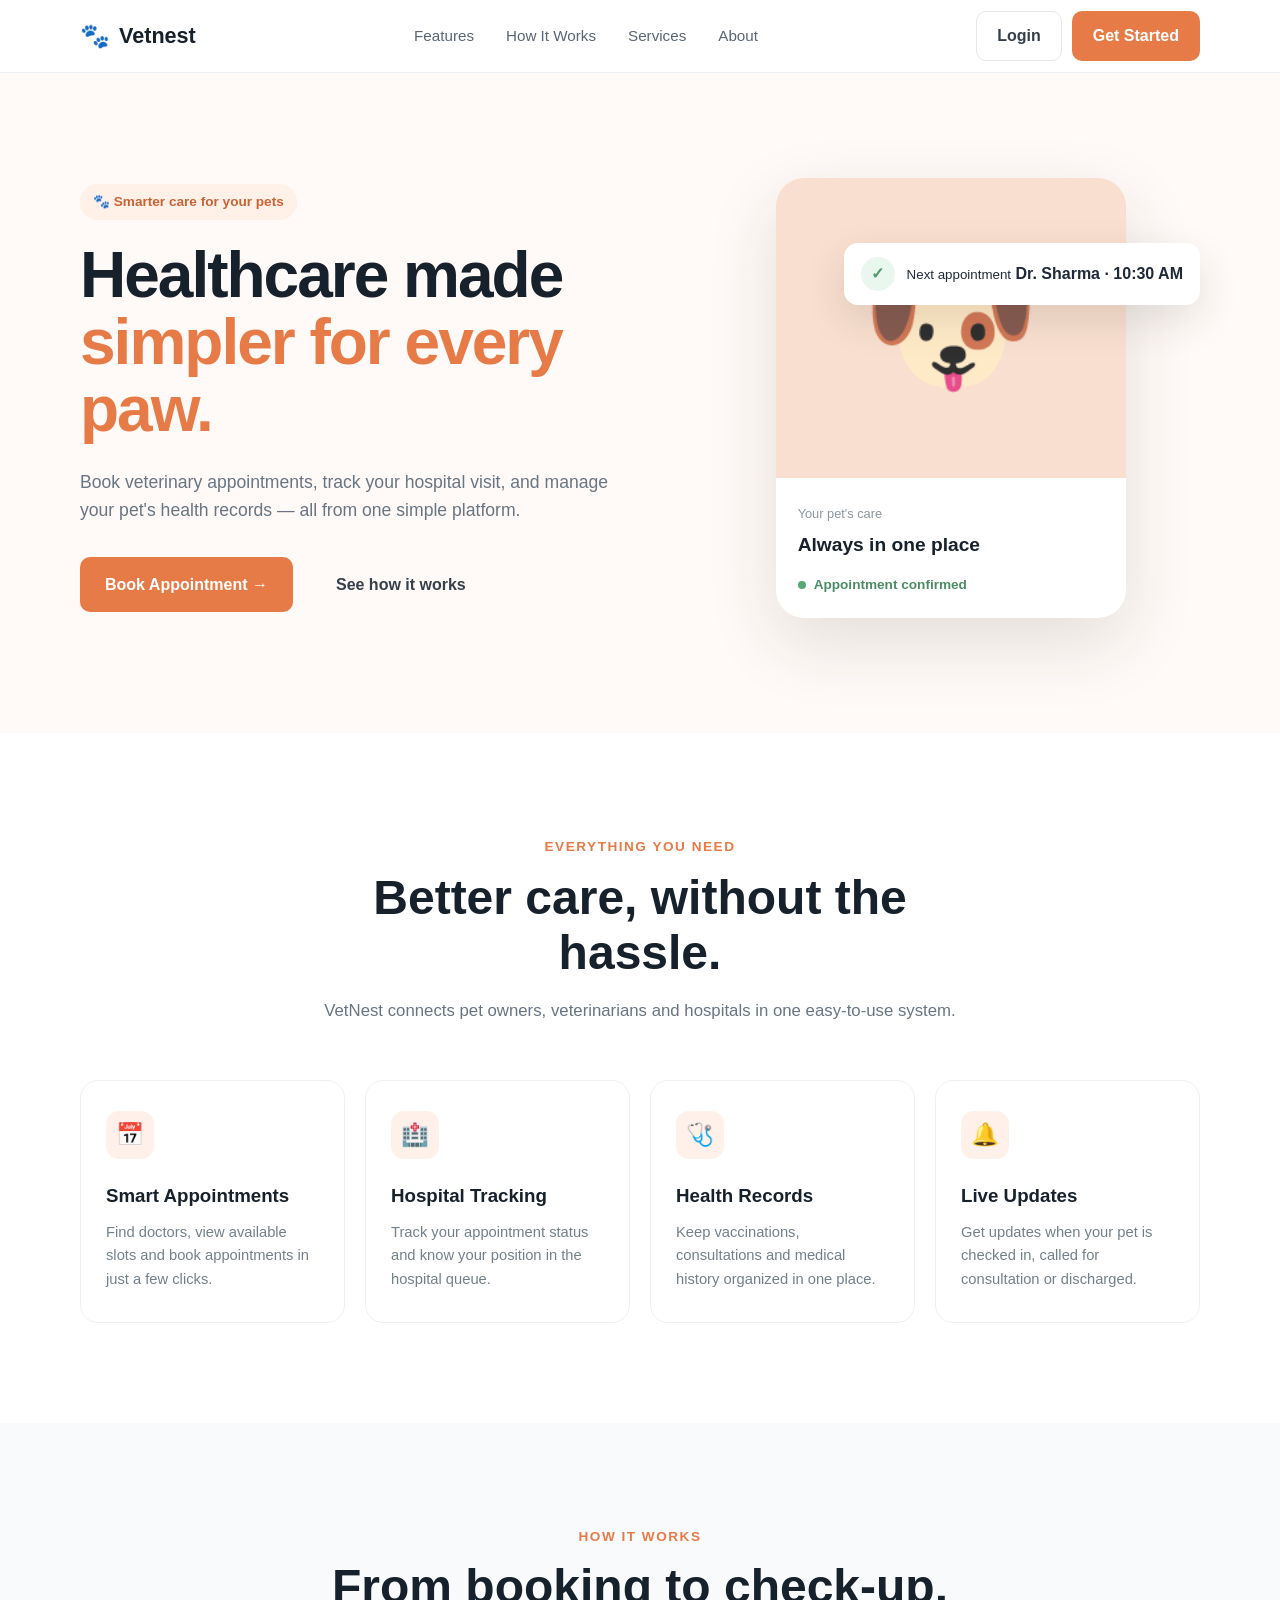
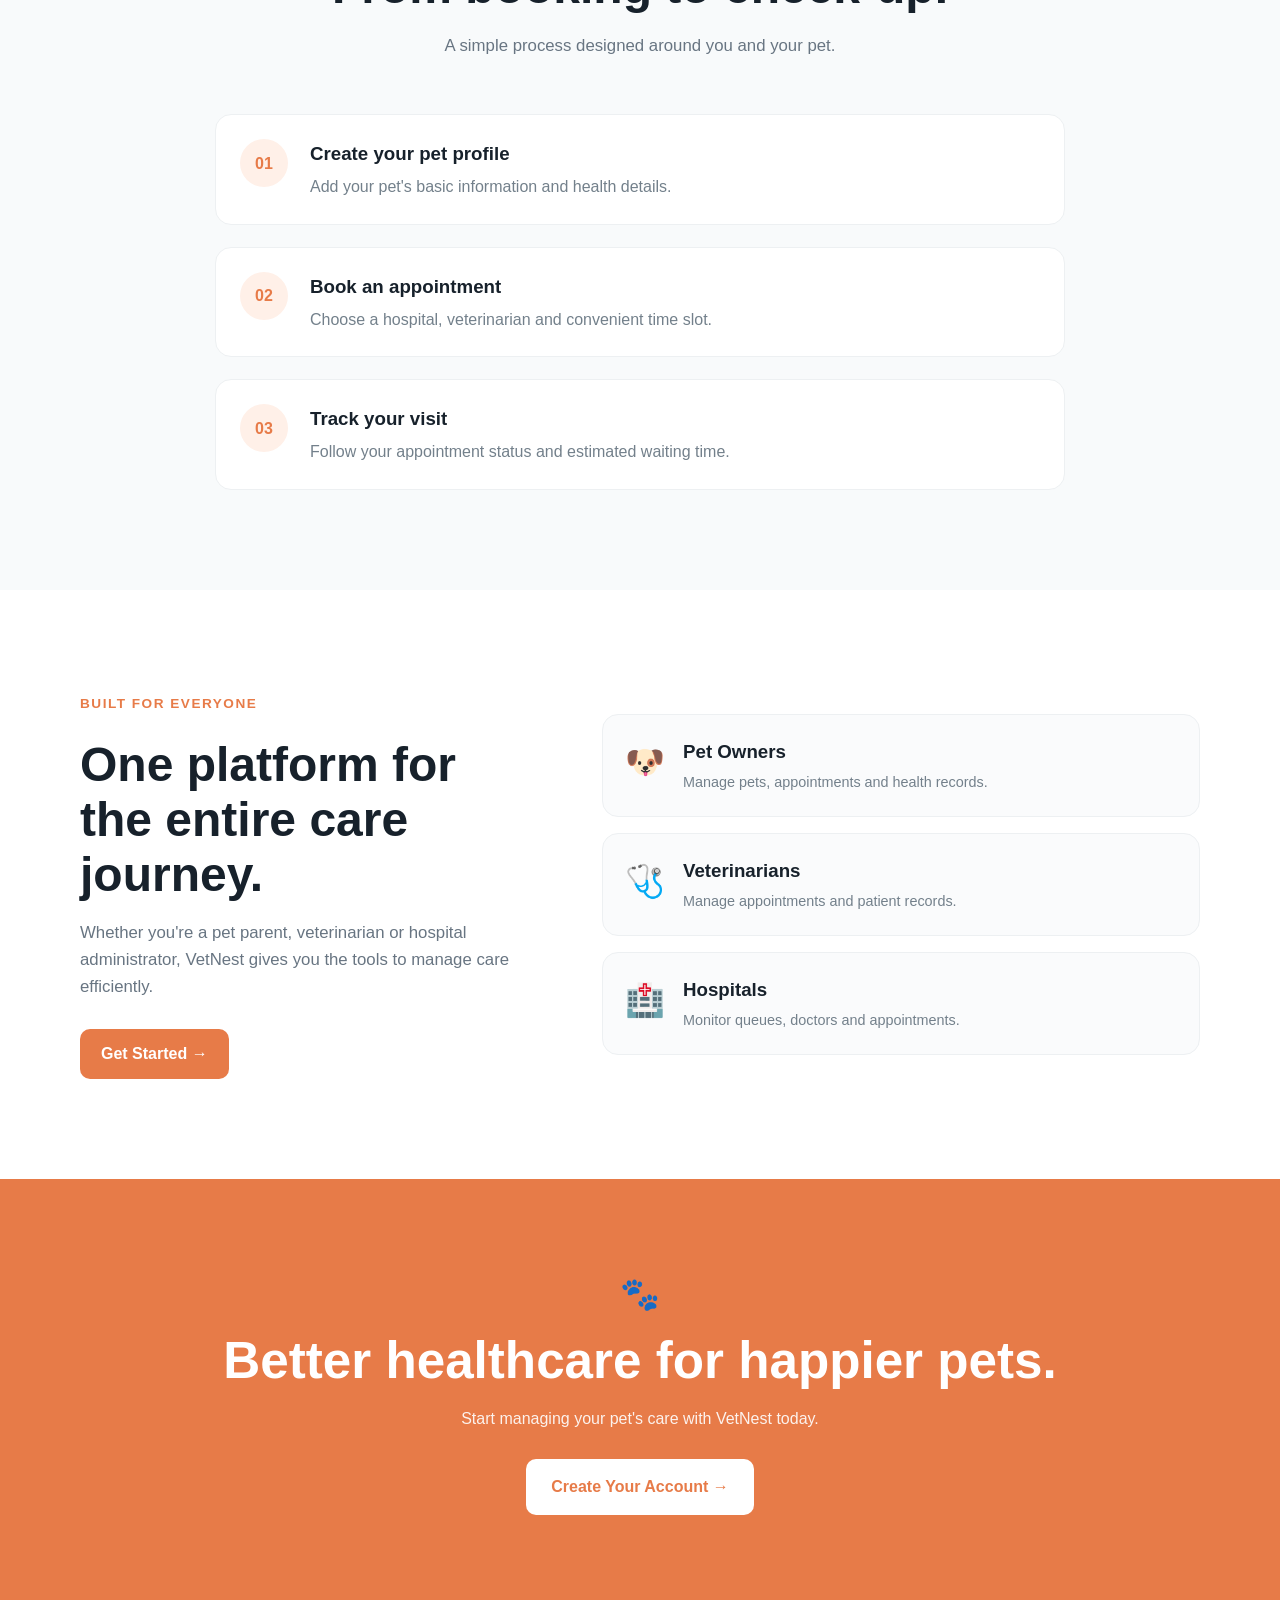
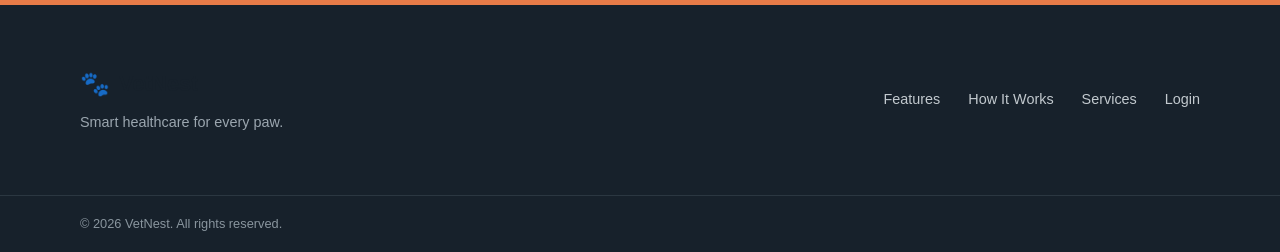
==== index.html @ 3f027aba "Add landing page with css to project" ====
<!DOCTYPE html>
<html lang="en">
<head>
    <meta charset="UTF-8">
    <meta name="viewport" content="width=device-width, initial-scale=1.0">
    <title>VetNest</title>
</head>
<body>
<!DOCTYPE html>
<html lang="en">
<head>
    <meta charset="UTF-8">
    <meta name="viewport" content="width=device-width, initial-scale=1.0">

    <title>VetNest | Smart Pet Healthcare</title>

    <link rel="stylesheet" href="css/global.css">
    <link rel="stylesheet" href="css/landing.css">
</head>

<body>

    <header class="navbar">
        <div class="container navbar-container">

            <a href="index.html" class="logo">
                <span class="logo-icon">🐾</span>
                <span class="logo-text">Vetnest</span>
            </a>

            <nav class="nav-links">
                <a href="#features" class="nav-link">Features</a>
                <a href="#how-it-works" class="nav-link">How It Works</a>
                <a href="#services" class="nav-link">Services</a>
                <a href="#about" class="nav-link">About</a>
            </nav>

            <div class="nav-actions">
                <a href="login.html" class="button button-secondary">Login</a>
                <a href="register.html" class="button button-primary">Get Started</a>
            </div>

        </div>
    </header>


    <main>

        <section class="hero" id="home">
            <div class="container hero-container">

                <div class="hero-content">

                    <span class="hero-badge">
                        🐾 Smarter care for your pets
                    </span>

                    <h1 class="hero-title">
                        Healthcare made
                        <span class="highlight">simpler for every paw.</span>
                    </h1>

                    <p class="hero-description">
                        Book veterinary appointments, track your hospital
                        visit, and manage your pet's health records — all
                        from one simple platform.
                    </p>

                    <div class="hero-actions">
                        <a href="appointment.html" class="button button-primary button-large"> Book Appointment →</a>

                        <a href="#how-it-works" class="button button-link button-large">See how it works</a>
                    </div>
                </div>
                <div class="hero-visual">
                    <div class="pet-card">
                        <div class="pet-image">🐶</div>

                        <div class="pet-card-content">
                            <span class="pet-card-label">Your pet's care</span>
                            <h3 class="pet-card-title">Always in one place</h3>

                            <div class="pet-status">
                                <span class="status-dot"></span>
                                Appointment confirmed
                            </div>
                        </div>
                    </div>

                    <div class="hero-floating-card appointment-card">
                        <span class="floating-icon">✓</span>
                        <div>
                            <small>Next appointment</small>
                            <strong>Dr. Sharma · 10:30 AM</strong>
                        </div>
                    </div>

                </div>

            </div>
        </section>


        <!-- Features -->
        <section class="features section" id="features">
            <div class="container">

                <div class="section-heading">
                    <span class="section-label">Everything you need</span>

                    <h2 class="section-title">
                        Better care, without the hassle.
                    </h2>

                    <p class="section-description">
                        VetNest connects pet owners, veterinarians and
                        hospitals in one easy-to-use system.
                    </p>
                </div>


                <div class="feature-grid">

                    <article class="feature-card">
                        <div class="feature-icon">📅</div>

                        <h3>Smart Appointments</h3>

                        <p>
                            Find doctors, view available slots and book
                            appointments in just a few clicks.
                        </p>
                    </article>


                    <article class="feature-card">
                        <div class="feature-icon">🏥</div>

                        <h3>Hospital Tracking</h3>

                        <p>
                            Track your appointment status and know your
                            position in the hospital queue.
                        </p>
                    </article>


                    <article class="feature-card">
                        <div class="feature-icon">🩺</div>

                        <h3>Health Records</h3>

                        <p>
                            Keep vaccinations, consultations and medical
                            history organized in one place.
                        </p>
                    </article>


                    <article class="feature-card">
                        <div class="feature-icon">🔔</div>

                        <h3>Live Updates</h3>

                        <p>
                            Get updates when your pet is checked in,
                            called for consultation or discharged.
                        </p>
                    </article>

                </div>

            </div>
        </section>


        <!-- How It Works -->
        <section class="how-it-works section" id="how-it-works">
            <div class="container">

                <div class="section-heading">
                    <span class="section-label">How it works</span>

                    <h2 class="section-title">
                        From booking to check-up.
                    </h2>

                    <p class="section-description">
                        A simple process designed around you and your pet.
                    </p>
                </div>


                <div class="steps">

                    <div class="step">
                        <span class="step-number">01</span>

                        <div>
                            <h3>Create your pet profile</h3>
                            <p>
                                Add your pet's basic information and health
                                details.
                            </p>
                        </div>
                    </div>


                    <div class="step">
                        <span class="step-number">02</span>

                        <div>
                            <h3>Book an appointment</h3>
                            <p>
                                Choose a hospital, veterinarian and
                                convenient time slot.
                            </p>
                        </div>
                    </div>


                    <div class="step">
                        <span class="step-number">03</span>

                        <div>
                            <h3>Track your visit</h3>
                            <p>
                                Follow your appointment status and estimated
                                waiting time.
                            </p>
                        </div>
                    </div>

                </div>

            </div>
        </section>


        <!-- Services -->
        <section class="services section" id="services">
            <div class="container">

                <div class="services-content">

                    <div>
                        <span class="section-label">Built for everyone</span>

                        <h2 class="section-title">
                            One platform for the entire care journey.
                        </h2>

                        <p class="section-description">
                            Whether you're a pet parent, veterinarian or
                            hospital administrator, VetNest gives you the
                            tools to manage care efficiently.
                        </p>

                        <a
                            href="register.html"
                            class="button button-primary"
                        >
                            Get Started →
                        </a>
                    </div>


                    <div class="service-list">

                        <div class="service-item">
                            <span class="service-icon">🐶</span>
                            <div>
                                <h3>Pet Owners</h3>
                                <p>
                                    Manage pets, appointments and health
                                    records.
                                </p>
                            </div>
                        </div>


                        <div class="service-item">
                            <span class="service-icon">🩺</span>
                            <div>
                                <h3>Veterinarians</h3>
                                <p>
                                    Manage appointments and patient records.
                                </p>
                            </div>
                        </div>


                        <div class="service-item">
                            <span class="service-icon">🏥</span>
                            <div>
                                <h3>Hospitals</h3>
                                <p>
                                    Monitor queues, doctors and appointments.
                                </p>
                            </div>
                        </div>

                    </div>

                </div>

            </div>
        </section>


        <!-- CTA -->
        <section class="cta" id="about">
            <div class="container cta-container">

                <span class="cta-icon">🐾</span>

                <h2>Better healthcare for happier pets.</h2>

                <p>
                    Start managing your pet's care with VetNest today.
                </p>

                <a
                    href="register.html"
                    class="button button-light button-large"
                >
                    Create Your Account →
                </a>

            </div>
        </section>

    </main>


    <!-- Footer -->
    <footer class="footer">
        <div class="container footer-container">

            <div class="footer-brand">
                <a href="index.html" class="logo">
                    <span class="logo-icon">🐾</span>
                    <span class="logo-text">VetNest</span>
                </a>

                <p>
                    Smart healthcare for every paw.
                </p>
            </div>


            <div class="footer-links">
                <a href="#features">Features</a>
                <a href="#how-it-works">How It Works</a>
                <a href="#services">Services</a>
                <a href="login.html">Login</a>
            </div>

        </div>


        <div class="footer-bottom">
            <div class="container">
                <p>© 2026 VetNest. All rights reserved.</p>
            </div>
        </div>
    </footer>


    <script src="js/app.js"></script>

</body>
</html>
---- css/global.css ----
* {
    margin: 0;
    padding: 0;
    box-sizing: border-box;
}

html {
    scroll-behavior: smooth;
}

body {
    font-family: Inter, Arial, sans-serif;
    color: #1f2937;
    background: #ffffff;
    line-height: 1.6;
}

a {
    color: inherit;
    text-decoration: none;
}

button,
a {
    transition: 0.2s ease;
}

.container {
    width: min(1120px, 90%);
    margin: 0 auto;
}

.section {
    padding: 100px 0;
}

.section-heading {
    max-width: 650px;
    margin: 0 auto 55px;
    text-align: center;
}

.section-label {
    display: inline-block;
    margin-bottom: 12px;
    color: #e77b48;
    font-size: 0.85rem;
    font-weight: 700;
    text-transform: uppercase;
    letter-spacing: 1.5px;
}

.section-title {
    font-size: clamp(2rem, 4vw, 3rem);
    line-height: 1.15;
    margin-bottom: 18px;
    color: #17212b;
}

.section-description {
    color: #687582;
    font-size: 1.05rem;
}



.button {
    display: inline-flex;
    align-items: center;
    justify-content: center;
    gap: 8px;
    padding: 11px 20px;
    border: 1px solid transparent;
    border-radius: 10px;
    font-weight: 600;
    cursor: pointer;
}

.button-primary {
    background: #e77b48;
    color: white;
}

.button-primary:hover {
    background: #d96938;
    transform: translateY(-2px);
}

.button-secondary {
    background: #ffffff;
    border-color: #e4e8ec;
    color: #34404b;
}

.button-secondary:hover {
    border-color: #e77b48;
    color: #e77b48;
}

.button-large {
    padding: 14px 24px;
    font-size: 1rem;
}

.button-link {
    color: #34404b;
}

.button-link:hover {
    color: #e77b48;
}

.button-light {
    background: #ffffff;
    color: #e77b48;
}

.button-light:hover {
    background: #fff4ee;
}

@media (max-width: 700px) {
    .section {
        padding: 70px 0;
    }
}
---- css/landing.css ----
.navbar {
    position: sticky;
    top: 0;
    z-index: 100;
    background: rgba(255, 255, 255, 0.95);
    border-bottom: 1px solid #edf0f2;
}

.navbar-container {
    min-height: 72px;
    display: flex;
    align-items: center;
    justify-content: space-between;
    gap: 30px;
}

.logo {
    display: inline-flex;
    align-items: center;
    gap: 9px;
    font-size: 1.35rem;
    font-weight: 800;
}

.logo-icon {
    font-size: 1.5rem;
}

.logo-text {
    color: #17212b;
}

.nav-links {
    display: flex;
    align-items: center;
    gap: 32px;
}

.nav-link {
    color: #596673;
    font-size: 0.95rem;
    font-weight: 500;
}

.nav-link:hover {
    color: #e77b48;
}

.nav-actions {
    display: flex;
    align-items: center;
    gap: 10px;
}


.hero {
    background: #fffaf7;
    padding: 100px 0 110px;
    overflow: hidden;
}

.hero-container {
    display: grid;
    grid-template-columns: 1.05fr 0.95fr;
    align-items: center;
    gap: 70px;
}

.hero-content {
    max-width: 600px;
}

.hero-badge {
    display: inline-flex;
    align-items: center;
    gap: 8px;
    padding: 7px 13px;
    margin-bottom: 22px;
    border-radius: 50px;
    background: #fff0e8;
    color: #c96335;
    font-size: 0.85rem;
    font-weight: 600;
}

.hero-title {
    max-width: 620px;
    color: #17212b;
    font-size: clamp(2.8rem, 5vw, 4.6rem);
    line-height: 1.05;
    letter-spacing: -2px;
}

.highlight {
    display: block;
    color: #e77b48;
}

.hero-description {
    max-width: 550px;
    margin: 25px 0 32px;
    color: #687582;
    font-size: 1.1rem;
}

.hero-actions {
    display: flex;
    align-items: center;
    gap: 18px;
}

.hero-visual {
    position: relative;
    min-height: 450px;
    display: flex;
    align-items: center;
    justify-content: center;
}

.pet-card {
    width: 350px;
    overflow: hidden;
    border-radius: 28px;
    background: white;
    box-shadow: 0 25px 70px rgba(50, 40, 30, 0.13);
}

.pet-image {
    height: 300px;
    display: grid;
    place-items: center;
    background: #f8dfcf;
    font-size: 9rem;
}

.pet-card-content {
    padding: 22px;
}

.pet-card-label {
    color: #8b969f;
    font-size: 0.8rem;
}

.pet-card-title {
    margin: 4px 0 14px;
    color: #17212b;
    font-size: 1.2rem;
}

.pet-status {
    display: flex;
    align-items: center;
    gap: 8px;
    color: #4c8b65;
    font-size: 0.85rem;
    font-weight: 600;
}

.status-dot {
    width: 8px;
    height: 8px;
    border-radius: 50%;
    background: #55a873;
}

.hero-floating-card {
    position: absolute;
    display: flex;
    align-items: center;
    gap: 12px;
    padding: 14px 17px;
    border-radius: 14px;
    background: white;
    box-shadow: 0 15px 40px rgba(50, 40, 30, 0.12);
}

.appointment-card {
    right: 0;
    top: 70px;
}

.floating-icon {
    width: 34px;
    height: 34px;
    display: grid;
    place-items: center;
    border-radius: 50%;
    background: #eaf7ef;
    color: #4c9a68;
    font-weight: 700;
}

.floating-card small {
    display: block;
    color: #8b969f;
    font-size: 0.72rem;
}

.floating-card strong {
    display: block;
    margin-top: 2px;
    color: #27323b;
    font-size: 0.82rem;
}


.features {
    background: #ffffff;
}

.feature-grid {
    display: grid;
    grid-template-columns: repeat(4, 1fr);
    gap: 20px;
}

.feature-card {
    padding: 30px 25px;
    border: 1px solid #edf0f2;
    border-radius: 18px;
    background: white;
    transition: 0.25s ease;
}

.feature-card:hover {
    transform: translateY(-6px);
    box-shadow: 0 15px 35px rgba(40, 40, 40, 0.08);
}

.feature-icon {
    width: 48px;
    height: 48px;
    display: grid;
    place-items: center;
    margin-bottom: 22px;
    border-radius: 13px;
    background: #fff1e9;
    font-size: 1.4rem;
}

.feature-card h3 {
    margin-bottom: 10px;
    color: #17212b;
}

.feature-card p {
    color: #73808b;
    font-size: 0.92rem;
}



.how-it-works {
    background: #f8fafb;
}

.steps {
    max-width: 850px;
    margin: auto;
    display: grid;
    gap: 22px;
}

.step {
    display: flex;
    align-items: flex-start;
    gap: 22px;
    padding: 24px;
    border-radius: 16px;
    background: white;
    border: 1px solid #edf0f2;
}

.step-number {
    min-width: 48px;
    height: 48px;
    display: grid;
    place-items: center;
    border-radius: 50%;
    background: #fff0e8;
    color: #e77b48;
    font-weight: 800;
}

.step h3 {
    margin-bottom: 5px;
    color: #17212b;
}

.step p {
    color: #73808b;
}


.services {
    background: white;
}

.services-content {
    display: grid;
    grid-template-columns: 0.85fr 1.15fr;
    gap: 80px;
    align-items: center;
}

.services-content .section-title {
    margin-top: 10px;
}

.services-content .section-description {
    margin-bottom: 28px;
}

.service-list {
    display: grid;
    gap: 16px;
}

.service-item {
    display: flex;
    gap: 18px;
    padding: 22px;
    border-radius: 16px;
    background: #fafbfc;
    border: 1px solid #edf0f2;
}

.service-icon {
    font-size: 2rem;
}

.service-item h3 {
    margin-bottom: 4px;
    color: #17212b;
}

.service-item p {
    color: #73808b;
    font-size: 0.9rem;
}


.cta {
    padding: 90px 0;
    background: #e77b48;
    color: white;
}

.cta-container {
    text-align: center;
}

.cta-icon {
    display: block;
    margin-bottom: 12px;
    font-size: 2rem;
}

.cta h2 {
    font-size: clamp(2rem, 4vw, 3.2rem);
    line-height: 1.15;
}

.cta p {
    margin: 15px 0 28px;
    opacity: 0.9;
}



.footer {
    background: #17212b;
    color: white;
}

.footer-container {
    min-height: 190px;
    display: flex;
    justify-content: space-between;
    align-items: center;
    gap: 40px;
}

.footer-brand p {
    margin-top: 8px;
    color: #9ba6af;
    font-size: 0.9rem;
}

.footer-links {
    display: flex;
    gap: 28px;
    color: #c2c9ce;
    font-size: 0.9rem;
}

.footer-links a:hover {
    color: white;
}

.footer-bottom {
    padding: 18px 0;
    border-top: 1px solid #2b3741;
}

.footer-bottom p {
    color: #89959e;
    font-size: 0.8rem;
}


@media (max-width: 900px) {

    .nav-links {
        display: none;
    }

    .hero-container {
        grid-template-columns: 1fr;
        text-align: center;
    }

    .hero-content {
        margin: auto;
    }

    .hero-description {
        margin-left: auto;
        margin-right: auto;
    }

    .hero-actions {
        justify-content: center;
    }

    .hero-visual {
        min-height: 400px;
    }

    .feature-grid {
        grid-template-columns: repeat(2, 1fr);
    }

    .services-content {
        grid-template-columns: 1fr;
        gap: 45px;
    }

    .services-content > div:first-child {
        text-align: center;
    }
}

@media (max-width: 600px) {

    .nav-actions .button-secondary {
        display: none;
    }

    .hero {
        padding: 70px 0;
    }

    .hero-title {
        letter-spacing: -1px;
    }

    .hero-actions {
        flex-direction: column;
    }

    .hero-actions .button {
        width: 100%;
    }

    .hero-visual {
        min-height: 350px;
    }

    .pet-card {
        width: 280px;
    }

    .pet-image {
        height: 230px;
        font-size: 7rem;
    }

    .appointment-card {
        right: -5px;
        top: 30px;
        transform: scale(0.85);
    }

    .feature-grid {
        grid-template-columns: 1fr;
    }

    .footer-container {
        flex-direction: column;
        align-items: flex-start;
        padding: 45px 0;
    }

    .footer-links {
        flex-wrap: wrap;
    }
}
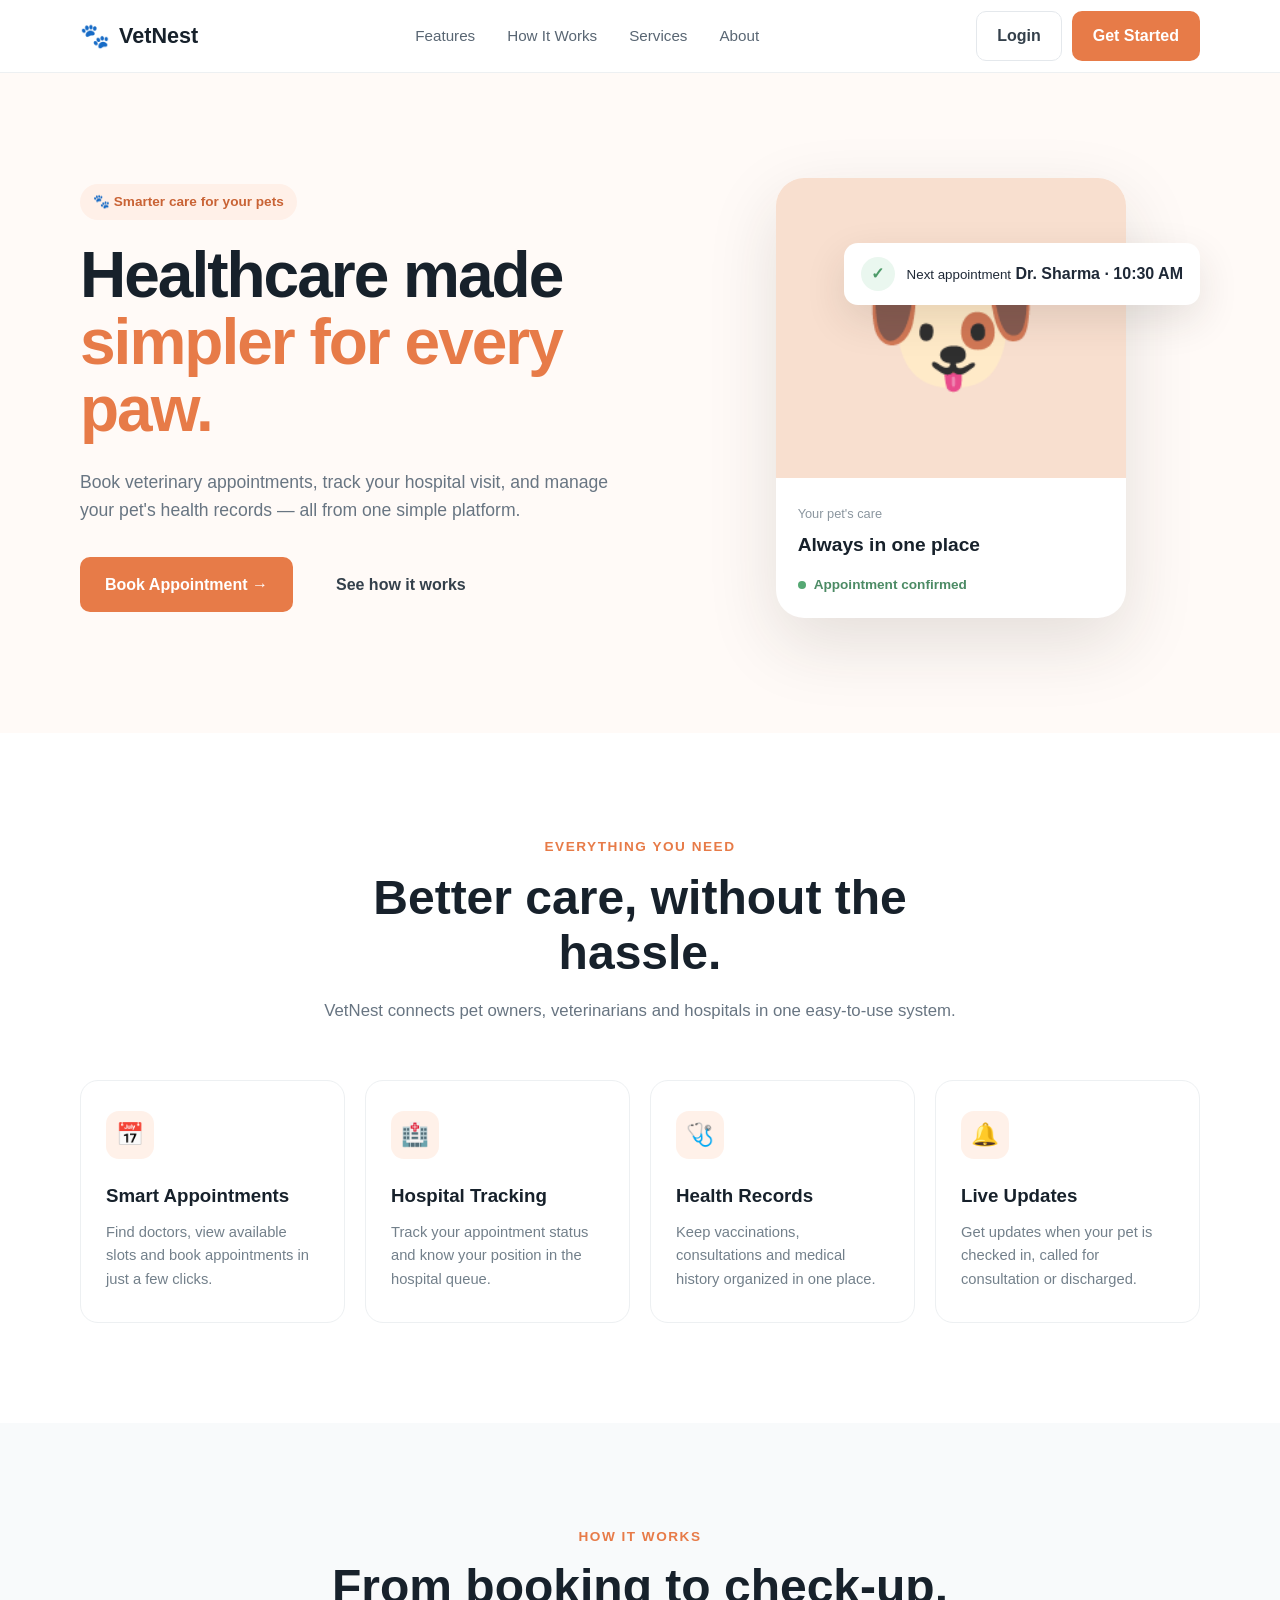
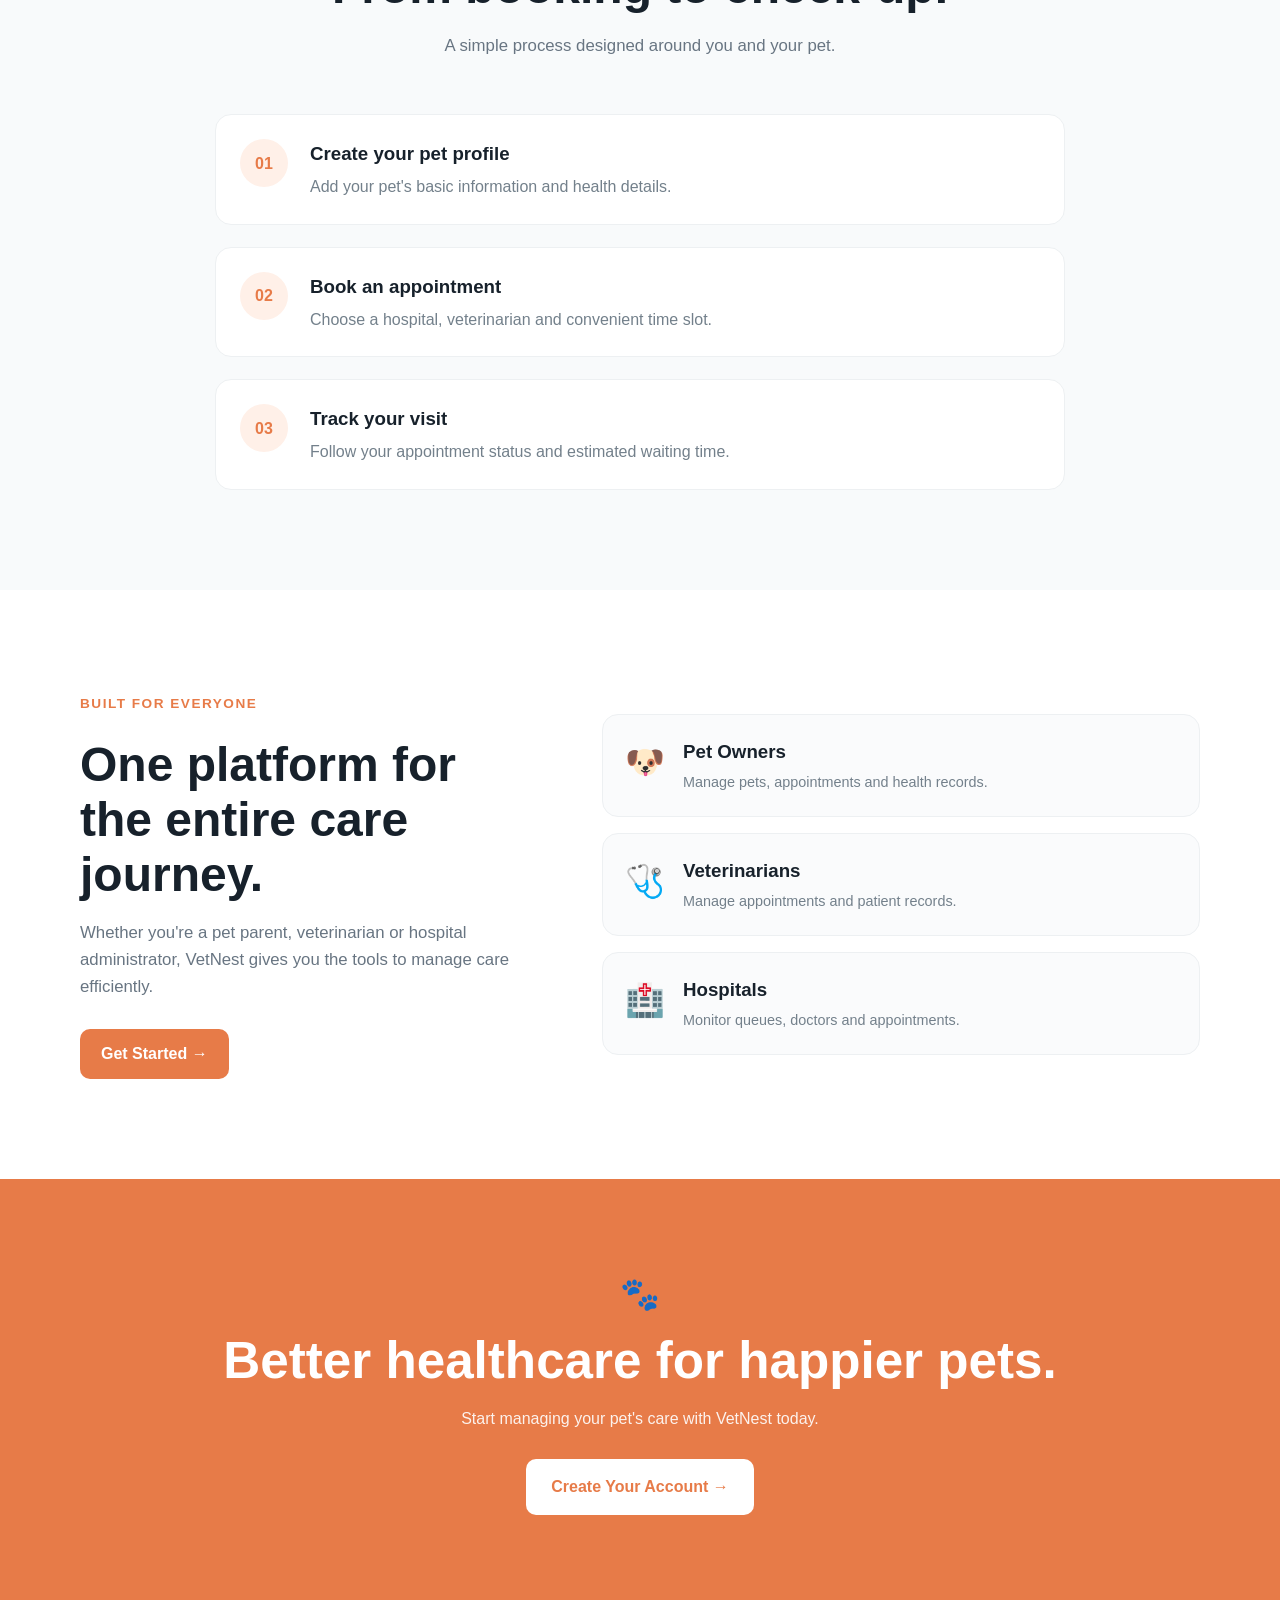
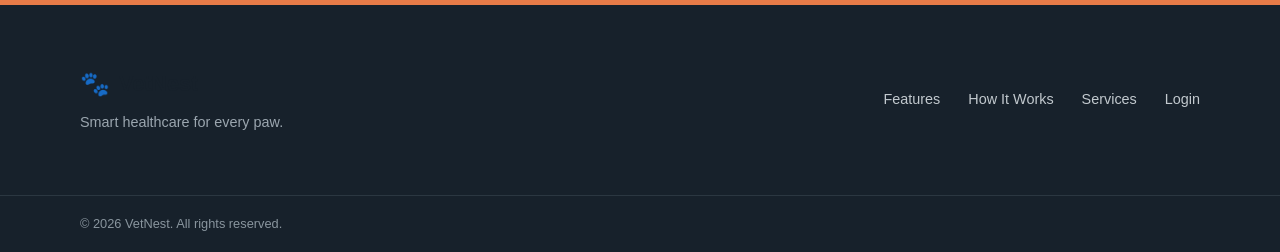
==== commit e7f67ff5: "add login page and auth css" ====
--- a/index.html
+++ b/index.html
@@ -25,7 +25,7 @@
 
             <a href="index.html" class="logo">
                 <span class="logo-icon">🐾</span>
-                <span class="logo-text">Vetnest</span>
+                <span class="logo-text">VetNest</span>
             </a>
 
             <nav class="nav-links">
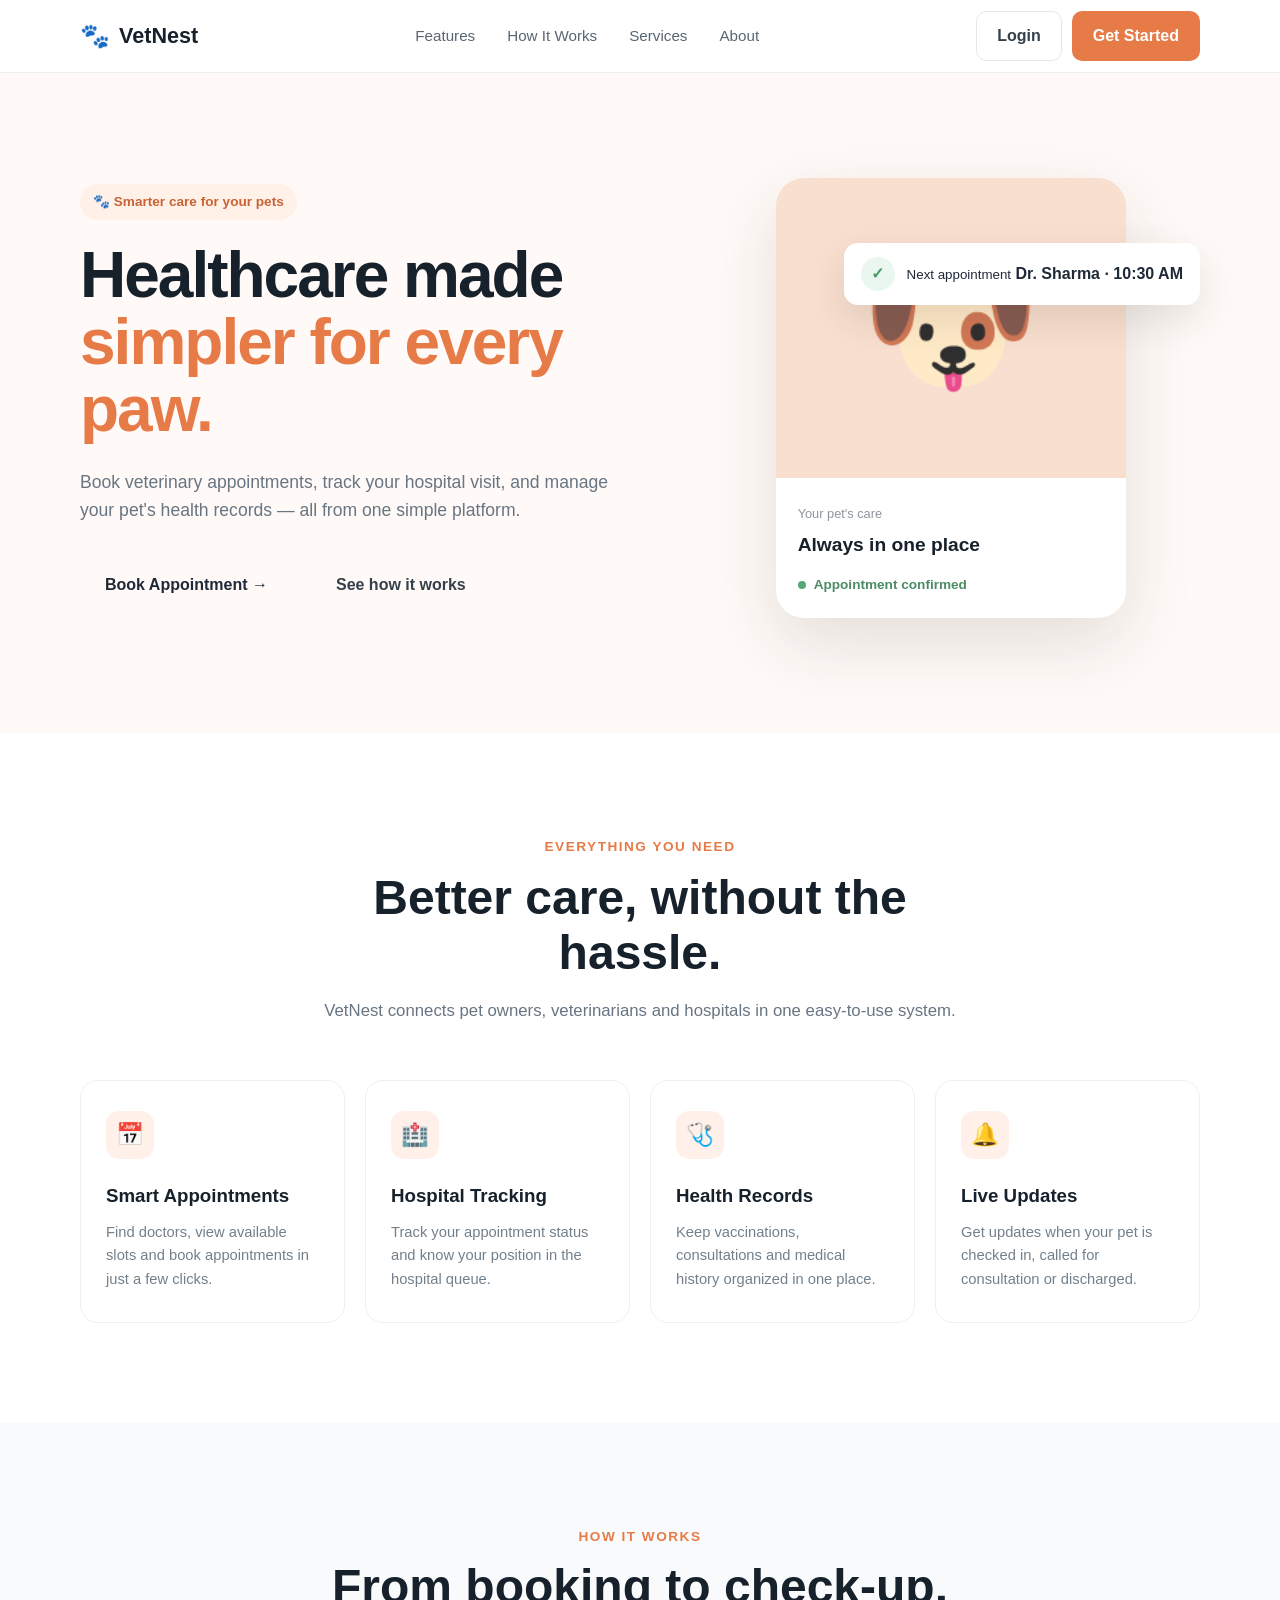
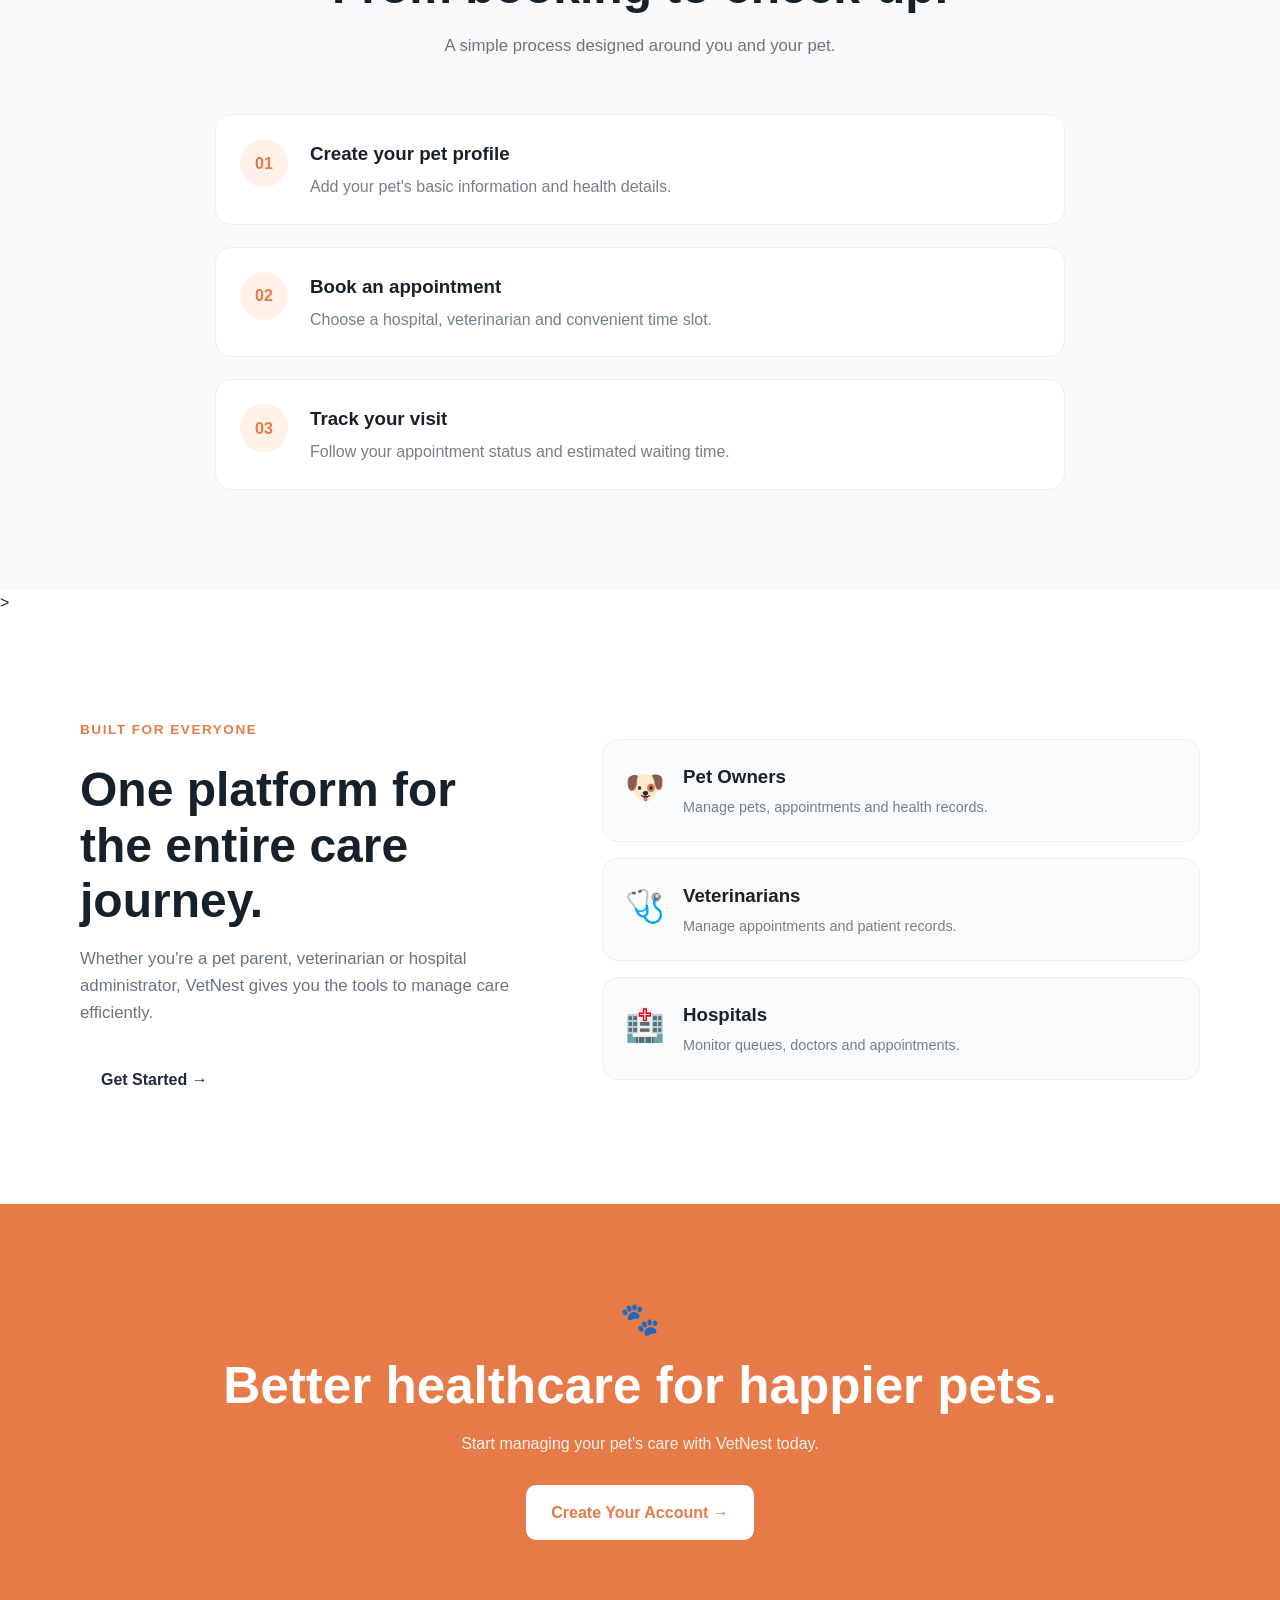
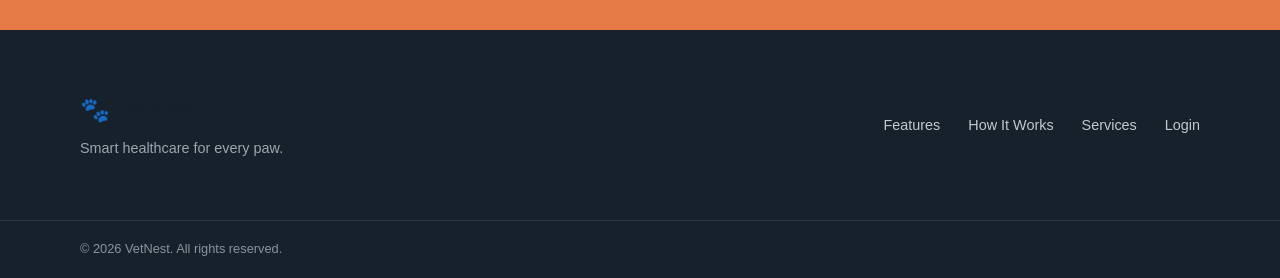
==== commit 32f54f4e: "Add Register Html and edit back button css" ====
--- a/index.html
+++ b/index.html
@@ -36,8 +36,8 @@
             </nav>
 
             <div class="nav-actions">
-                <a href="login.html" class="button button-secondary">Login</a>
-                <a href="register.html" class="button button-primary">Get Started</a>
+                <a href="login.html" class="button button-login">Login</a>
+                <a href="register.html" class="button button-cta">Get Started</a>
             </div>
 
         </div>
@@ -101,7 +101,6 @@
         </section>
 
 
-        <!-- Features -->
         <section class="features section" id="features">
             <div class="container">
 
@@ -174,7 +173,6 @@
         </section>
 
 
-        <!-- How It Works -->
         <section class="how-it-works section" id="how-it-works">
             <div class="container">
 
@@ -236,8 +234,7 @@
             </div>
         </section>
 
-
-        <!-- Services -->
+>
         <section class="services section" id="services">
             <div class="container">
 
@@ -308,7 +305,6 @@
         </section>
 
 
-        <!-- CTA -->
         <section class="cta" id="about">
             <div class="container cta-container">
 
@@ -333,7 +329,7 @@
     </main>
 
 
-    <!-- Footer -->
+    
     <footer class="footer">
         <div class="container footer-container">
 
--- a/css/global.css
+++ b/css/global.css
@@ -24,6 +24,19 @@
 a {
     transition: 0.2s ease;
 }
+
+.back-button{
+    display: inline-flex;
+    align-items: center;
+    justify-content: center;
+    gap: 8px;
+    padding: 11px 20px;
+    border: 1px solid transparent;
+    border-radius: 10px;
+    font-weight: 600;
+    cursor: pointer;
+}
+
 
 .container {
     width: min(1120px, 90%);
@@ -76,23 +89,23 @@
     cursor: pointer;
 }
 
-.button-primary {
+.button-cta {
     background: #e77b48;
     color: white;
 }
 
-.button-primary:hover {
+.button-cta:hover {
     background: #d96938;
     transform: translateY(-2px);
 }
 
-.button-secondary {
+.button-login {
     background: #ffffff;
     border-color: #e4e8ec;
     color: #34404b;
 }
 
-.button-secondary:hover {
+.button-login:hover {
     border-color: #e77b48;
     color: #e77b48;
 }
--- a/css/landing.css
+++ b/css/landing.css
@@ -454,7 +454,7 @@
 
 @media (max-width: 600px) {
 
-    .nav-actions .button-secondary {
+    .nav-actions .button-login {
         display: none;
     }
 
